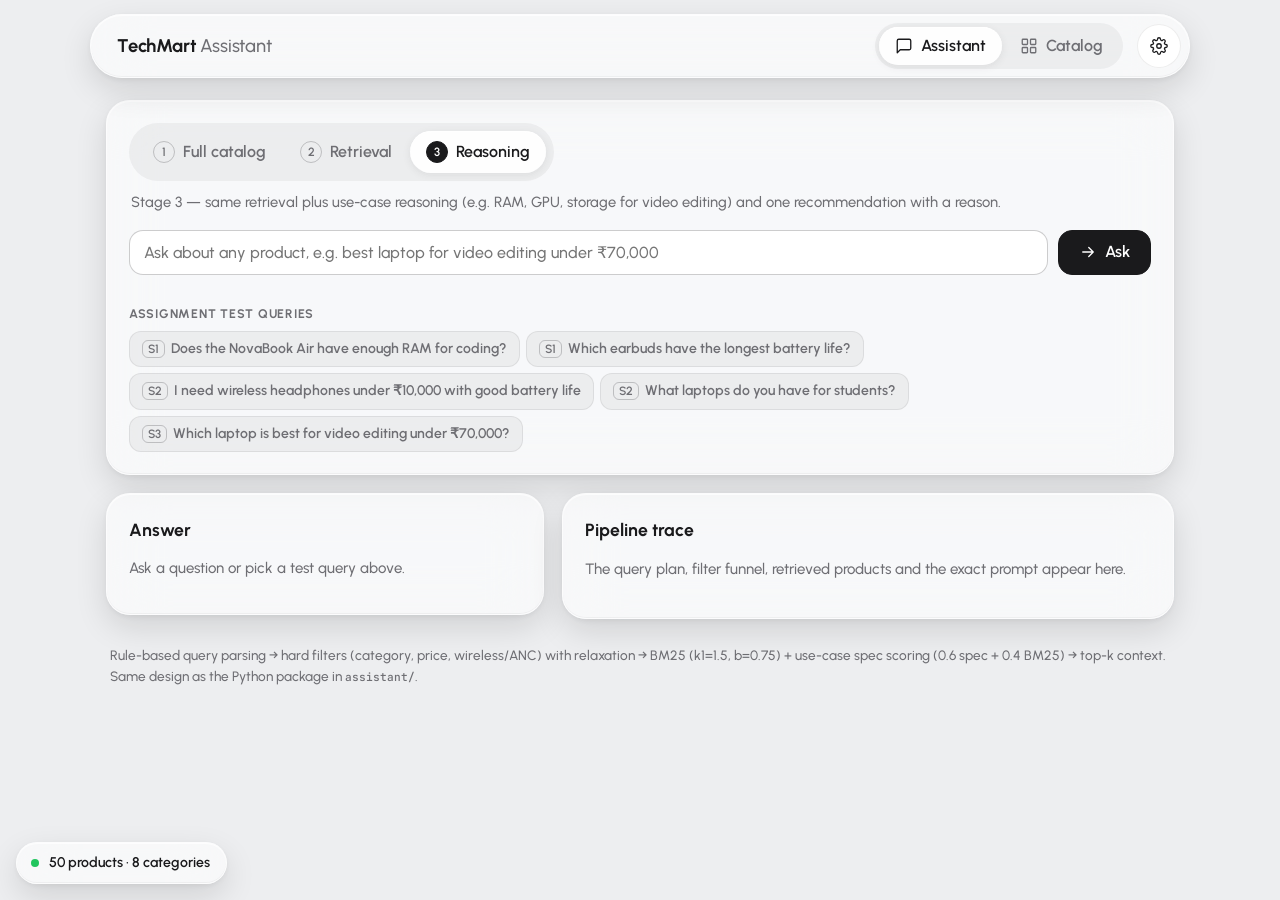
==== web/index.html @ 45bbc5dc "TechMart product Q&A assistant: catalog retrieval, use-case reasoning, web demo" ====
<!doctype html>
<html lang="en">
<head>
  <meta charset="utf-8">
  <meta name="viewport" content="width=device-width, initial-scale=1">
  <title>TechMart Product Assistant</title>
  <meta name="description" content="Catalog-grounded product Q&amp;A demo: query parsing, hard filters, BM25 + use-case spec scoring, and an LLM prompt built from only the retrieved products.">
  <link rel="preconnect" href="https://fonts.googleapis.com">
  <link rel="preconnect" href="https://fonts.gstatic.com" crossorigin>
  <link rel="stylesheet" href="https://fonts.googleapis.com/css2?family=Urbanist:wght@400;500;600;700&family=JetBrains+Mono:wght@400;500&display=swap">
  <link rel="stylesheet" href="styles.css">
</head>
<body>
  <header class="topbar glass">
    <a class="wordmark" href="./" aria-label="TechMart Assistant home">TechMart <span>Assistant</span></a>

    <nav class="seg nav-pill" id="nav" role="tablist" aria-label="View">
      <span class="seg-slider" aria-hidden="true"></span>
      <button class="seg-item" role="tab" id="tab-assistant" data-view="assistant" aria-selected="true" aria-controls="view-assistant">
        <svg class="icon" viewBox="0 0 24 24" aria-hidden="true"><path d="M21 15a2 2 0 0 1-2 2H7l-4 4V5a2 2 0 0 1 2-2h14a2 2 0 0 1 2 2z"/></svg>
        <span class="seg-label">Assistant</span>
      </button>
      <button class="seg-item" role="tab" id="tab-catalog" data-view="catalog" aria-selected="false" aria-controls="view-catalog">
        <svg class="icon" viewBox="0 0 24 24" aria-hidden="true"><rect x="3" y="3" width="7" height="7" rx="1"/><rect x="14" y="3" width="7" height="7" rx="1"/><rect x="3" y="14" width="7" height="7" rx="1"/><rect x="14" y="14" width="7" height="7" rx="1"/></svg>
        <span class="seg-label">Catalog</span>
      </button>
    </nav>

    <button class="icon-btn" id="settings-btn" type="button" aria-label="LLM settings" aria-expanded="false" aria-controls="settings">
      <svg class="icon" viewBox="0 0 24 24" aria-hidden="true"><circle cx="12" cy="12" r="3"/><path d="M19.4 15a1.65 1.65 0 0 0 .33 1.82l.06.06a2 2 0 1 1-2.83 2.83l-.06-.06a1.65 1.65 0 0 0-1.82-.33 1.65 1.65 0 0 0-1 1.51V21a2 2 0 0 1-4 0v-.09A1.65 1.65 0 0 0 9 19.4a1.65 1.65 0 0 0-1.82.33l-.06.06a2 2 0 1 1-2.83-2.83l.06-.06A1.65 1.65 0 0 0 4.68 15a1.65 1.65 0 0 0-1.51-1H3a2 2 0 0 1 0-4h.09A1.65 1.65 0 0 0 4.6 9a1.65 1.65 0 0 0-.33-1.82l-.06-.06a2 2 0 1 1 2.83-2.83l.06.06A1.65 1.65 0 0 0 9 4.68a1.65 1.65 0 0 0 1-1.51V3a2 2 0 0 1 4 0v.09a1.65 1.65 0 0 0 1 1.51 1.65 1.65 0 0 0 1.82-.33l.06-.06a2 2 0 1 1 2.83 2.83l-.06.06A1.65 1.65 0 0 0 19.4 9a1.65 1.65 0 0 0 1.51 1H21a2 2 0 0 1 0 4h-.09a1.65 1.65 0 0 0-1.51 1z"/></svg>
    </button>
  </header>

  <section id="settings" class="popover glass" hidden aria-label="LLM settings">
    <h2>LLM settings <span class="muted">(optional)</span></h2>
    <p class="help">Without a key, answers come from a deterministic offline template built from the ranked products.
      With a key, this page calls the Anthropic Messages API directly from your browser. The key is stored only in this
      tab's <code>sessionStorage</code> and is sent only to <code>api.anthropic.com</code>.</p>
    <label class="field">Anthropic API key
      <input id="api-key" type="password" placeholder="sk-ant-..." autocomplete="off" spellcheck="false">
    </label>
    <label class="field">Model
      <input id="model" type="text" spellcheck="false">
    </label>
    <div class="row-end">
      <button type="button" id="clear-key" class="btn ghost">Clear key</button>
      <button type="button" id="settings-done" class="btn">Done</button>
    </div>
  </section>

  <main class="wrap">
    <div id="load-error" class="notice error" hidden></div>

    <!-- ============ Assistant view ============ -->
    <section id="view-assistant" role="tabpanel" aria-labelledby="tab-assistant">
      <div class="card glass arrive">
        <div class="seg stage-pill" id="stages" role="radiogroup" aria-label="Stage">
          <span class="seg-slider" aria-hidden="true"></span>
          <button class="seg-item" role="radio" data-stage="1" aria-checked="false"><span class="seg-num">1</span><span class="seg-label">Full catalog</span></button>
          <button class="seg-item" role="radio" data-stage="2" aria-checked="false"><span class="seg-num">2</span><span class="seg-label">Retrieval</span></button>
          <button class="seg-item" role="radio" data-stage="3" aria-checked="true"><span class="seg-num">3</span><span class="seg-label">Reasoning</span></button>
        </div>
        <p id="stage-help" class="help"></p>

        <form id="ask-form" class="ask" autocomplete="off">
          <label for="question" class="sr-only">Question</label>
          <input id="question" name="q" type="text" placeholder="Ask about any product, e.g. best laptop for video editing under ₹70,000" required>
          <button type="submit" id="ask-btn" class="btn">
            <svg class="icon" viewBox="0 0 24 24" aria-hidden="true"><path d="M5 12h14M13 6l6 6-6 6"/></svg>
            <span>Ask</span>
          </button>
        </form>
        <div class="loadbar" id="loadbar" aria-hidden="true"><i></i></div>

        <div class="samples">
          <span class="eyebrow">Assignment test queries</span>
          <div id="chips" class="options"></div>
        </div>
      </div>

      <div class="grid">
        <section class="card glass" aria-labelledby="answer-h">
          <h2 id="answer-h">Answer <span id="answer-source" class="tag"></span></h2>
          <div id="answer" class="answer"><p class="muted">Ask a question or pick a test query above.</p></div>
          <div id="answer-note" class="notice" hidden></div>
        </section>

        <section class="card glass" aria-labelledby="trace-h">
          <h2 id="trace-h">Pipeline trace</h2>
          <div id="trace"><p class="muted">The query plan, filter funnel, retrieved products and the exact prompt appear here.</p></div>
        </section>
      </div>
    </section>

    <!-- ============ Catalog view ============ -->
    <section id="view-catalog" role="tabpanel" aria-labelledby="tab-catalog" hidden>
      <div class="card glass arrive">
        <div class="catalog-bar">
          <h2>Catalog</h2>
          <span id="cat-count" class="muted"></span>
        </div>
        <div id="cat-filter" class="options" role="group" aria-label="Filter by category"></div>
        <div class="table-wrap">
          <table class="table" id="catalog-table">
            <thead><tr><th>ID</th><th>Product</th><th>Category</th><th class="num">Price</th><th class="catalog-specs">Specs</th><th>Stock</th></tr></thead>
            <tbody></tbody>
          </table>
        </div>
      </div>
    </section>

    <footer class="footer">
      Rule-based query parsing → hard filters (category, price, wireless/ANC) with relaxation → BM25 (k1=1.5, b=0.75) +
      use-case spec scoring (0.6 spec + 0.4 BM25) → top-k context. Same design as the Python package in <code>assistant/</code>.
    </footer>
  </main>

  <div class="status glass" id="status"><span class="dot" aria-hidden="true"></span><span id="status-text">Loading catalog…</span></div>

  <script src="engine.js"></script>
  <script src="app.js"></script>
</body>
</html>
---- web/styles.css ----
:root {
  --ink: #1A1A1C;
  --muted: #6E6E73;
  --bg: #EDEEF0;
  --surface: rgba(255, 255, 255, 0.6);
  --surface-solid: #FFFFFF;
  --border: rgba(26, 26, 28, 0.08);
  --border-strong: rgba(26, 26, 28, 0.22);
  --accent: #1A1A1C;
  --accent-ink: #FFFFFF;
  --glass-border: rgba(255, 255, 255, 0.55);
  --glass-highlight: inset 0 1px 0 rgba(255, 255, 255, 0.7), inset 0 -1px 0 rgba(0, 0, 0, 0.04);
  --shadow-float: 0 12px 32px rgba(0, 0, 0, 0.12), 0 2px 6px rgba(0, 0, 0, 0.06);
  --blur: blur(28px) saturate(180%);
  --ease: cubic-bezier(0.22, 1, 0.36, 1);
  --active-bg: rgba(255, 255, 255, 0.9);
  --active-shadow: inset 0 1px 0 rgba(255, 255, 255, 0.9), 0 2px 8px rgba(26, 26, 28, 0.08);
  --option-active-shadow: inset 0 1px 0 rgba(255, 255, 255, 0.9), 0 2px 6px rgba(26, 26, 28, 0.06);
  --hover: rgba(26, 26, 28, 0.05);
  --track: rgba(26, 26, 28, 0.08);
  --warn-bg: rgba(234, 179, 8, 0.14);
  --error-bg: rgba(220, 38, 38, 0.1);
  --green: #22C55E;
  --font: "Urbanist", -apple-system, BlinkMacSystemFont, "Segoe UI", Roboto, sans-serif;
  --mono: "JetBrains Mono", ui-monospace, SFMono-Regular, Consolas, monospace;
  color-scheme: light;
}
@media (prefers-color-scheme: dark) {
  :root {
    --ink: #F2F2F4;
    --muted: #9A9AA0;
    --bg: #141416;
    --surface: rgba(28, 28, 31, 0.72);
    --surface-solid: #1C1C1F;
    --border: rgba(255, 255, 255, 0.08);
    --border-strong: rgba(255, 255, 255, 0.22);
    --accent: #F2F2F4;
    --accent-ink: #141416;
    --glass-border: rgba(255, 255, 255, 0.14);
    --glass-highlight: inset 0 1px 0 rgba(255, 255, 255, 0.18);
    --shadow-float: 0 12px 32px rgba(0, 0, 0, 0.45), 0 2px 6px rgba(0, 0, 0, 0.3);
    --active-bg: rgba(255, 255, 255, 0.12);
    --active-shadow: inset 0 1px 0 rgba(255, 255, 255, 0.18), 0 2px 8px rgba(0, 0, 0, 0.3);
    --option-active-shadow: inset 0 1px 0 rgba(255, 255, 255, 0.18), 0 2px 6px rgba(0, 0, 0, 0.3);
    --hover: rgba(255, 255, 255, 0.06);
    --track: rgba(255, 255, 255, 0.1);
    color-scheme: dark;
  }
}

* { box-sizing: border-box; }
html { -webkit-text-size-adjust: 100%; }
body {
  margin: 0;
  background: var(--bg);
  color: var(--ink);
  font: 500 15px/1.55 var(--font);
  -webkit-font-smoothing: antialiased;
}
code, pre, .mono { font-family: var(--mono); font-size: 0.82em; }
h2 { font-size: 1.1rem; font-weight: 700; margin: 0 0 14px; display: flex; align-items: center; gap: 10px; flex-wrap: wrap; }
h3 { font-size: 0.78rem; font-weight: 700; letter-spacing: 0.06em; text-transform: uppercase; color: var(--muted); margin: 22px 0 10px; }
.muted { color: var(--muted); }
.help { color: var(--muted); font-size: 0.92rem; margin: 10px 2px 16px; }
.eyebrow { display: block; font-size: 0.78rem; font-weight: 700; letter-spacing: 0.06em; text-transform: uppercase; color: var(--muted); margin-bottom: 8px; }
.sr-only { position: absolute; width: 1px; height: 1px; overflow: hidden; clip: rect(0 0 0 0); white-space: nowrap; }
.icon { width: 18px; height: 18px; fill: none; stroke: currentColor; stroke-width: 1.75; stroke-linecap: round; stroke-linejoin: round; flex: none; }

/* glass surfaces (solid rgba, no gradients) */
.glass {
  background: var(--surface);
  -webkit-backdrop-filter: var(--blur);
  backdrop-filter: var(--blur);
  border: 1px solid var(--glass-border);
  box-shadow: var(--glass-highlight), var(--shadow-float);
}

/* top bar */
.topbar {
  position: sticky; top: 14px; z-index: 20;
  max-width: 1100px; margin: 14px auto 0; width: calc(100% - 32px);
  display: flex; align-items: center; gap: 14px;
  border-radius: 999px; padding: 8px 8px 8px 26px;
}
.wordmark { font-weight: 700; font-size: 1.15rem; color: var(--ink); text-decoration: none; letter-spacing: -0.01em; white-space: nowrap; margin-right: auto; }
.wordmark span { color: var(--muted); font-weight: 500; }

/* segmented pill with sliding indicator */
.seg {
  position: relative; display: inline-flex; align-items: center; gap: 2px;
  border-radius: 999px; padding: 8px; background: var(--hover);
}
.nav-pill { padding: 4px; }
.seg-slider {
  position: absolute; top: 0; left: 0; height: 0; width: 0;
  border-radius: 999px; background: var(--active-bg); box-shadow: var(--active-shadow);
  transition: transform 0.35s var(--ease), width 0.35s var(--ease);
  pointer-events: none;
}
.seg-item {
  position: relative; z-index: 1;
  display: inline-flex; align-items: center; gap: 8px;
  border: 0; background: transparent; cursor: pointer;
  font: 600 16px/1 var(--font); color: var(--muted);
  padding: 10px 16px; border-radius: 999px;
  transition: color 0.15s;
}
.seg-item:hover { color: var(--ink); }
.seg-item[aria-selected="true"], .seg-item[aria-checked="true"] { color: var(--ink); }
.seg-num {
  display: inline-grid; place-items: center; width: 22px; height: 22px; border-radius: 50%;
  font-size: 12px; border: 1px solid var(--border-strong);
}
.seg-item[aria-checked="true"] .seg-num { background: var(--accent); color: var(--accent-ink); border-color: var(--accent); }

/* round icon button */
.icon-btn {
  width: 44px; height: 44px; border-radius: 50%; display: inline-grid; place-items: center; flex: none;
  border: 1px solid var(--border); background: var(--surface-solid); color: var(--ink); cursor: pointer;
  transition: transform 0.25s var(--ease);
}
.icon-btn:hover { transform: scale(1.06); }
.icon-btn[aria-expanded="true"] { background: var(--accent); color: var(--accent-ink); }

/* popover */
.popover {
  position: fixed; z-index: 30; top: 82px; right: max(16px, calc((100vw - 1100px) / 2));
  width: min(420px, calc(100vw - 32px)); border-radius: 20px; padding: 20px;
  animation: drop 0.25s var(--ease);
}
.popover h2 { margin-bottom: 4px; }
.popover .help { margin: 0 0 14px; }
.field { display: flex; flex-direction: column; gap: 6px; font-size: 0.9rem; font-weight: 600; margin-bottom: 12px; }
.row-end { display: flex; justify-content: flex-end; gap: 8px; }

/* controls */
input[type="text"], input[type="password"] {
  font: 500 16px var(--font); color: var(--ink); background: var(--surface-solid);
  border: 1px solid var(--border-strong); border-radius: 14px; padding: 12px 14px; min-width: 0; width: 100%;
  transition: border-color 0.15s;
}
input:focus { outline: none; border-color: var(--ink); }
button:focus-visible { outline: 2px solid var(--ink); outline-offset: 2px; }
.btn {
  display: inline-flex; align-items: center; justify-content: center; gap: 8px;
  font: 600 16px/1 var(--font); border-radius: 14px; padding: 12px 20px; cursor: pointer;
  border: 1px solid var(--accent); background: var(--accent); color: var(--accent-ink);
  transition: transform 0.25s var(--ease), opacity 0.15s;
}
.btn:hover { transform: translateY(-1px); }
.btn:disabled { opacity: 0.55; cursor: default; transform: none; }
.btn.ghost { background: transparent; color: var(--ink); border-color: var(--border-strong); }

/* layout */
.wrap { max-width: 1100px; margin: 0 auto; padding: 22px 16px 90px; }
.card { border-radius: 24px; padding: 22px; min-width: 0; }
.grid { display: grid; grid-template-columns: minmax(0, 5fr) minmax(0, 7fr); gap: 18px; align-items: start; margin-top: 18px; }
@media (max-width: 900px) { .grid { grid-template-columns: minmax(0, 1fr); } }

.ask { display: flex; gap: 10px; }
.loadbar { height: 3px; border-radius: 999px; background: transparent; margin: 10px 2px 0; overflow: hidden; }
.loadbar i { display: block; height: 100%; width: 0; border-radius: 999px; background: var(--ink); transition: width 0.7s var(--ease), opacity 0.3s; }
.loadbar.on { background: var(--track); }
.samples { margin-top: 16px; }

/* option buttons (chips, category filter) */
.options { display: flex; flex-wrap: wrap; gap: 6px; }
.option {
  font: 600 14px/1.3 var(--font); text-align: left; cursor: pointer; color: var(--muted);
  border: 1px solid var(--border); background: var(--hover); border-radius: 12px; padding: 8px 12px;
  transition: background 0.15s, color 0.15s;
}
.option:hover { color: var(--ink); }
.option[aria-pressed="true"] { background: var(--surface-solid); color: var(--ink); box-shadow: var(--option-active-shadow); }
.option .badge { font-size: 12px; color: var(--muted); border: 1px solid var(--border-strong); border-radius: 6px; padding: 1px 5px; margin-right: 6px; }

.tag { font-size: 0.75rem; font-weight: 600; color: var(--muted); border: 1px solid var(--border-strong); border-radius: 999px; padding: 2px 9px; }
.tag:empty { display: none; }

.answer p { margin: 0 0 12px; }
.answer ul, .answer ol { margin: 0 0 12px; padding-left: 22px; }
.answer li { margin-bottom: 5px; }
.answer strong { font-weight: 700; }
.answer.enter > * { animation: arrive 0.45s var(--ease) both; }
.answer.enter > *:nth-child(2) { animation-delay: 60ms; }
.answer.enter > *:nth-child(3) { animation-delay: 120ms; }
.answer.enter > *:nth-child(4) { animation-delay: 180ms; }
.answer.enter > *:nth-child(n+5) { animation-delay: 240ms; }

.notice { border-radius: 12px; padding: 10px 14px; font-size: 0.92rem; margin-top: 12px; background: var(--warn-bg); }
.notice.error { background: var(--error-bg); margin: 0 0 16px; }

/* trace */
.trace-block { animation: slidein 0.45s var(--ease) both; }
.trace-block:nth-child(2) { animation-delay: 50ms; }
.trace-block:nth-child(3) { animation-delay: 100ms; }
.trace-block:nth-child(4) { animation-delay: 150ms; }
.trace-block:nth-child(5) { animation-delay: 200ms; }
.trace-block:first-child h3 { margin-top: 0; }
.kv { display: flex; flex-wrap: wrap; gap: 6px; }
.kv span { border: 1px solid var(--border); background: var(--surface-solid); border-radius: 999px; padding: 4px 11px; font-size: 0.86rem; color: var(--muted); }
.kv b { color: var(--ink); font-weight: 700; }
.funnel { list-style: none; padding: 0; margin: 0; }
.funnel li { display: grid; grid-template-columns: minmax(0, 1fr) 36px 140px; gap: 10px; align-items: center; font-size: 0.92rem; padding: 4px 0; }
.funnel .count { text-align: right; font-variant-numeric: tabular-nums; font-weight: 700; }
.funnel .relaxed { font-style: italic; }
.bar { height: 6px; background: var(--track); border-radius: 999px; overflow: hidden; }
.bar > i { display: block; height: 100%; width: 0; background: var(--ink); border-radius: 999px; transition: width 0.7s var(--ease); }

.table-wrap { overflow-x: auto; border: 1px solid var(--border); border-radius: 16px; background: var(--surface-solid); }
.table { border-collapse: collapse; width: 100%; font-size: 0.9rem; }
.table th, .table td { border-bottom: 1px solid var(--border); padding: 9px 12px; text-align: left; vertical-align: top; }
.table th { font-size: 0.75rem; font-weight: 700; letter-spacing: 0.05em; text-transform: uppercase; color: var(--muted); white-space: nowrap; }
.table tbody tr:last-child td { border-bottom: none; }
.table tbody tr { animation: slidein 0.4s var(--ease) both; }
.table .num { text-align: right; white-space: nowrap; font-variant-numeric: tabular-nums; }
.table .score { width: 120px; }
.score .bar { margin: 5px 0 3px; }
.score small { color: var(--muted); font-size: 0.75rem; white-space: nowrap; }
.why { margin: 0; padding: 0; list-style: none; display: flex; flex-wrap: wrap; gap: 4px; }
.why li { font-size: 0.78rem; border: 1px solid var(--border); border-radius: 999px; padding: 1px 8px; white-space: nowrap; color: var(--muted); }
.why li.best { color: var(--ink); border-color: var(--border-strong); }
.tokens { font-size: 0.95rem; margin: 0; }
.tokens strong { font-variant-numeric: tabular-nums; font-weight: 700; }
.token-bars { display: grid; grid-template-columns: 110px minmax(0, 1fr) 70px; gap: 6px 10px; align-items: center; font-size: 0.85rem; margin-top: 10px; }
.token-bars .num { text-align: right; font-variant-numeric: tabular-nums; }
details.prompt-box { margin-top: 22px; }
details.prompt-box summary { cursor: pointer; font-size: 0.78rem; font-weight: 700; letter-spacing: 0.06em; text-transform: uppercase; color: var(--muted); }
details.prompt-box[open] pre { animation: drop 0.25s var(--ease); }
pre.prompt {
  white-space: pre-wrap; word-break: break-word; background: var(--surface-solid); border: 1px solid var(--border);
  border-radius: 14px; padding: 12px 14px; max-height: 440px; overflow: auto; margin: 10px 0 0; line-height: 1.5;
}

/* catalog */
.catalog-bar { display: flex; align-items: baseline; gap: 12px; }
.catalog-bar h2 { margin-bottom: 10px; }
#cat-filter { margin-bottom: 16px; }

.footer { color: var(--muted); font-size: 0.85rem; padding: 26px 4px 0; }

/* status pill */
.status {
  position: fixed; left: 16px; bottom: 16px; z-index: 15;
  display: inline-flex; align-items: center; gap: 10px;
  border-radius: 999px; padding: 9px 16px 9px 14px; font-size: 0.88rem; font-weight: 600;
}
.status .dot { width: 8px; height: 8px; border-radius: 50%; background: var(--muted); }
.status.ready .dot { background: var(--green); animation: pulse 2s infinite; }

/* motion */
.arrive { animation: arrive 0.45s var(--ease) both; }
@keyframes arrive { 0% { opacity: 0; transform: translateY(-14px) scale(0.98); } 100% { opacity: 1; transform: none; } }
@keyframes slidein { 0% { opacity: 0; transform: translateX(16px); } 100% { opacity: 1; transform: none; } }
@keyframes drop { 0% { opacity: 0; transform: translateY(-5px); } 100% { opacity: 1; transform: none; } }
@keyframes pulse {
  0% { box-shadow: 0 0 0 0 rgba(34, 197, 94, 0.6); }
  70% { box-shadow: 0 0 0 10px rgba(34, 197, 94, 0); }
  100% { box-shadow: 0 0 0 0 rgba(34, 197, 94, 0); }
}
@media (prefers-reduced-motion: reduce) {
  *, *::before, *::after { animation: none !important; transition: none !important; }
}

/* small screens */
@media (max-width: 640px) {
  .topbar { padding-left: 18px; gap: 8px; }
  .nav-pill .seg-label { display: none; }
  .nav-pill .seg-item { padding: 10px 12px; }
  .stage-pill { display: flex; padding: 5px; }
  .stage-pill .seg-item { flex: 1; justify-content: center; font-size: 14px; padding: 9px 6px; gap: 6px; }
  .card { padding: 16px; border-radius: 20px; }
  .ask .btn span { display: none; }
  .funnel li { grid-template-columns: minmax(0, 1fr) 30px 70px; }
  .catalog-specs { display: none; }
  .token-bars { grid-template-columns: 80px minmax(0, 1fr) 60px; }
}
@media (max-width: 400px) {
  .stage-pill .seg-num { display: none; }
}

section, h2, .trace-block { scroll-margin-top: 96px; }
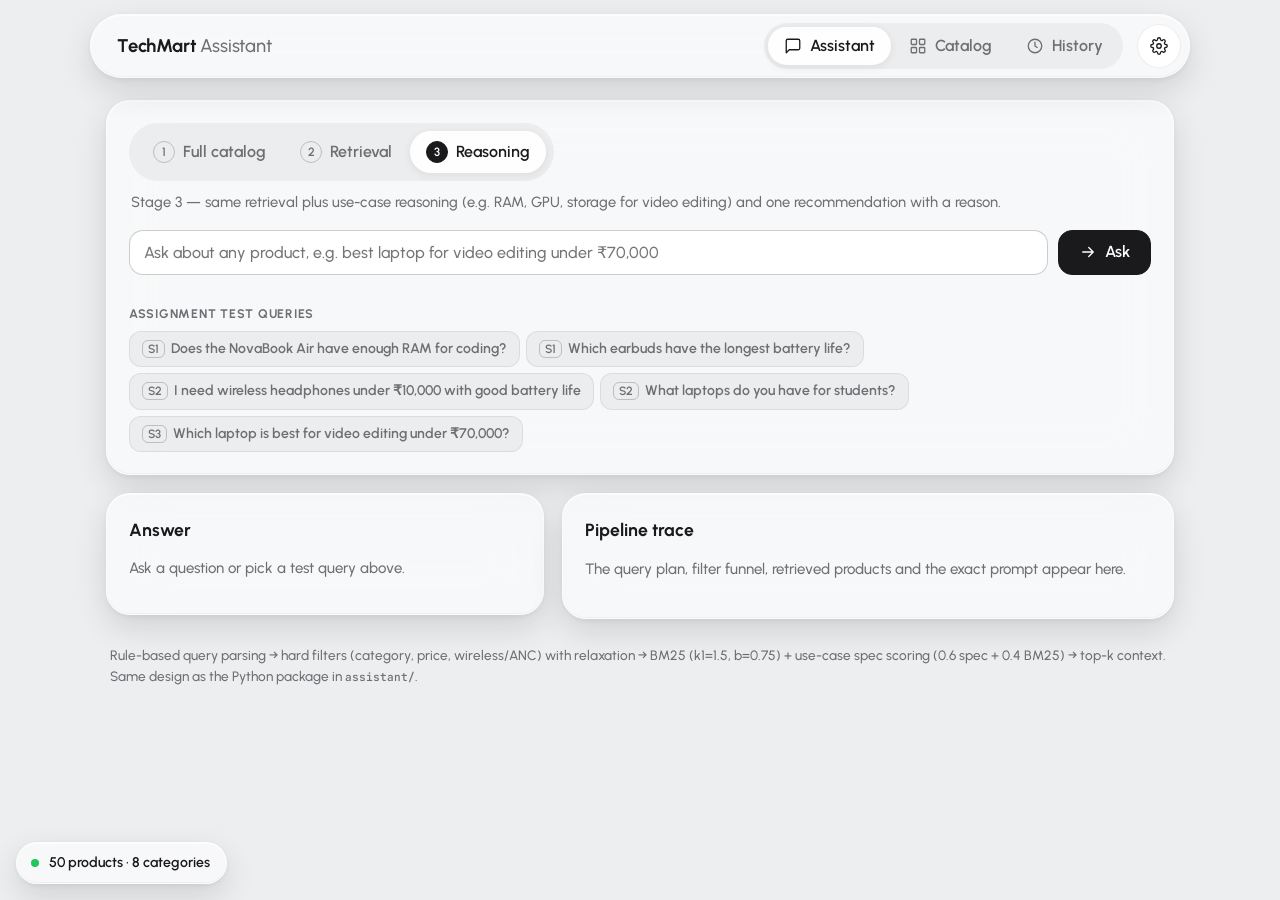
==== commit 6ac86c69: "Add question history (localStorage, restore without LLM call), validate Gemini keys, README history/" ====
--- a/web/index.html
+++ b/web/index.html
@@ -23,6 +23,10 @@
       <button class="seg-item" role="tab" id="tab-catalog" data-view="catalog" aria-selected="false" aria-controls="view-catalog">
         <svg class="icon" viewBox="0 0 24 24" aria-hidden="true"><rect x="3" y="3" width="7" height="7" rx="1"/><rect x="14" y="3" width="7" height="7" rx="1"/><rect x="3" y="14" width="7" height="7" rx="1"/><rect x="14" y="14" width="7" height="7" rx="1"/></svg>
         <span class="seg-label">Catalog</span>
+      </button>
+      <button class="seg-item" role="tab" id="tab-history" data-view="history" aria-selected="false" aria-controls="view-history">
+        <svg class="icon" viewBox="0 0 24 24" aria-hidden="true"><circle cx="12" cy="12" r="9"/><path d="M12 7v5l3 2"/></svg>
+        <span class="seg-label">History</span>
       </button>
     </nav>
 
@@ -76,6 +80,10 @@
           <span class="eyebrow">Assignment test queries</span>
           <div id="chips" class="options"></div>
         </div>
+        <div class="samples" id="recent-wrap" hidden>
+          <span class="eyebrow">Recent</span>
+          <div id="recent" class="options"></div>
+        </div>
       </div>
 
       <div class="grid">
@@ -109,6 +117,20 @@
       </div>
     </section>
 
+    <!-- ============ History view ============ -->
+    <section id="view-history" role="tabpanel" aria-labelledby="tab-history" hidden>
+      <div class="card glass arrive">
+        <div class="catalog-bar">
+          <h2>History</h2>
+          <span id="hist-count" class="muted"></span>
+          <button type="button" id="hist-clear" class="btn ghost small">Clear history</button>
+        </div>
+        <p class="help">Answered questions are saved in this browser only (last 50). Opening one restores the saved answer and re-runs the pipeline trace without calling the LLM again.</p>
+        <ul id="hist-list" class="hist-list"></ul>
+        <p id="hist-empty" class="muted" hidden>No history yet. Ask a question in the Assistant view and it will show up here.</p>
+      </div>
+    </section>
+
     <footer class="footer">
       Rule-based query parsing → hard filters (category, price, wireless/ANC) with relaxation → BM25 (k1=1.5, b=0.75) +
       use-case spec scoring (0.6 spec + 0.4 BM25) → top-k context. Same design as the Python package in <code>assistant/</code>.
--- a/web/styles.css
+++ b/web/styles.css
@@ -237,6 +237,32 @@
 .catalog-bar h2 { margin-bottom: 10px; }
 #cat-filter { margin-bottom: 16px; }
 
+/* history */
+.btn[hidden] { display: none; }
+.btn.small { font-size: 14px; padding: 8px 14px; border-radius: 12px; margin-left: auto; }
+.hist-list { list-style: none; margin: 0; padding: 0; display: flex; flex-direction: column; gap: 8px; }
+.hist-row {
+  display: flex; align-items: stretch; gap: 6px;
+  border: 1px solid var(--border); background: var(--surface-solid); border-radius: 16px;
+  animation: slidein 0.4s var(--ease) both; transition: border-color 0.15s;
+}
+.hist-row:hover { border-color: var(--border-strong); }
+.hist-open {
+  flex: 1; min-width: 0; text-align: left; cursor: pointer; border: 0; background: transparent; color: var(--ink);
+  font: 500 15px/1.4 var(--font); padding: 12px 4px 12px 16px; border-radius: 16px;
+}
+.hist-q { display: block; font-weight: 700; overflow: hidden; text-overflow: ellipsis; white-space: nowrap; }
+.hist-meta { display: flex; flex-wrap: wrap; align-items: center; gap: 6px 10px; margin-top: 6px; font-size: 0.82rem; color: var(--muted); }
+.hist-meta .tag { font-size: 0.72rem; }
+.hist-meta .pick { color: var(--ink); }
+.hist-del {
+  flex: none; width: 40px; border: 0; background: transparent; color: var(--muted); cursor: pointer;
+  display: grid; place-items: center; border-radius: 0 16px 16px 0; transition: color 0.15s, background 0.15s;
+}
+.hist-del:hover { color: var(--ink); background: var(--hover); }
+.hist-del .icon { width: 16px; height: 16px; }
+#hist-empty { margin: 4px 2px; }
+
 .footer { color: var(--muted); font-size: 0.85rem; padding: 26px 4px 0; }
 
 /* status pill */
@@ -273,10 +299,14 @@
   .ask .btn span { display: none; }
   .funnel li { grid-template-columns: minmax(0, 1fr) 30px 70px; }
   .catalog-specs { display: none; }
+  .catalog-bar { flex-wrap: wrap; }
+  .hist-q { white-space: normal; }
   .token-bars { grid-template-columns: 80px minmax(0, 1fr) 60px; }
 }
 @media (max-width: 400px) {
   .stage-pill .seg-num { display: none; }
+  .wordmark span { display: none; }
+  .nav-pill .seg-item { padding: 10px 11px; }
 }
 
 section, h2, .trace-block { scroll-margin-top: 96px; }
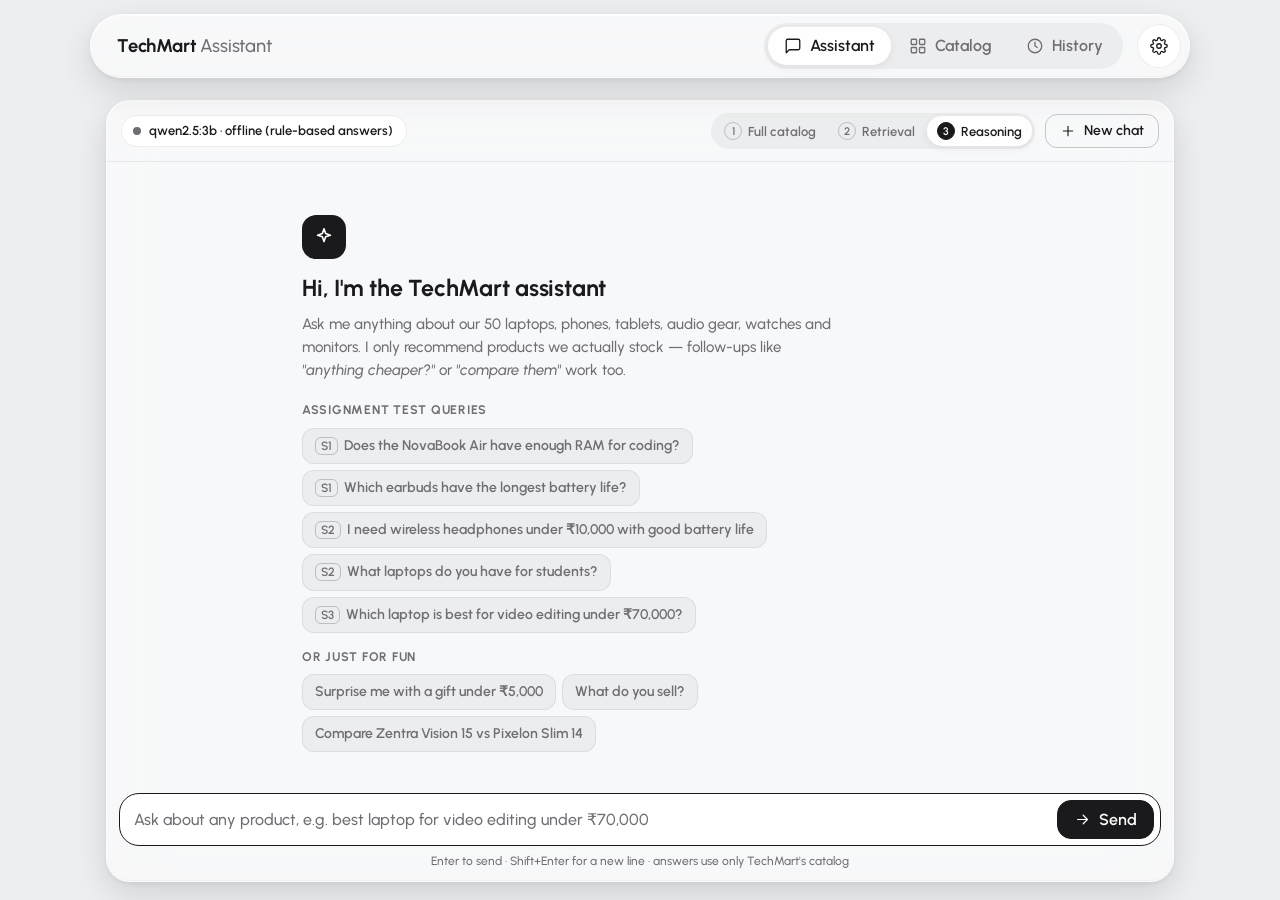
==== commit bd901436: "Rebuild as interactive chat: streaming local qwen, follow-ups, answer guard, multi-user queue; remov" ====
--- a/web/index.html
+++ b/web/index.html
@@ -2,15 +2,18 @@
 <html lang="en">
 <head>
   <meta charset="utf-8">
-  <meta name="viewport" content="width=device-width, initial-scale=1">
+  <meta name="viewport" content="width=device-width, initial-scale=1, viewport-fit=cover">
   <title>TechMart Product Assistant</title>
-  <meta name="description" content="Catalog-grounded product Q&amp;A demo: query parsing, hard filters, BM25 + use-case spec scoring, and an LLM prompt built from only the retrieved products.">
+  <meta name="description" content="Catalog-grounded product chat: query parsing, hard filters, BM25 + use-case spec scoring, and a local LLM that only sees the retrieved products.">
   <link rel="preconnect" href="https://fonts.googleapis.com">
   <link rel="preconnect" href="https://fonts.gstatic.com" crossorigin>
-  <link rel="stylesheet" href="https://fonts.googleapis.com/css2?family=Urbanist:wght@400;500;600;700&family=JetBrains+Mono:wght@400;500&display=swap">
+  <!-- Non-blocking web font: the page renders immediately with the system font and swaps when Urbanist arrives,
+       so a slow or blocked fonts.googleapis.com can never hold up the app. -->
+  <link rel="stylesheet" href="https://fonts.googleapis.com/css2?family=Urbanist:wght@400;500;600;700&family=JetBrains+Mono:wght@400;500&display=swap" media="print" onload="this.media='all'">
+  <noscript><link rel="stylesheet" href="https://fonts.googleapis.com/css2?family=Urbanist:wght@400;500;600;700&family=JetBrains+Mono:wght@400;500&display=swap"></noscript>
   <link rel="stylesheet" href="styles.css">
 </head>
-<body>
+<body data-view="assistant">
   <header class="topbar glass">
     <a class="wordmark" href="./" aria-label="TechMart Assistant home">TechMart <span>Assistant</span></a>
 
@@ -30,24 +33,21 @@
       </button>
     </nav>
 
-    <button class="icon-btn" id="settings-btn" type="button" aria-label="LLM settings" aria-expanded="false" aria-controls="settings">
+    <button class="icon-btn" id="settings-btn" type="button" aria-label="Model settings" aria-expanded="false" aria-controls="settings">
       <svg class="icon" viewBox="0 0 24 24" aria-hidden="true"><circle cx="12" cy="12" r="3"/><path d="M19.4 15a1.65 1.65 0 0 0 .33 1.82l.06.06a2 2 0 1 1-2.83 2.83l-.06-.06a1.65 1.65 0 0 0-1.82-.33 1.65 1.65 0 0 0-1 1.51V21a2 2 0 0 1-4 0v-.09A1.65 1.65 0 0 0 9 19.4a1.65 1.65 0 0 0-1.82.33l-.06.06a2 2 0 1 1-2.83-2.83l.06-.06A1.65 1.65 0 0 0 4.68 15a1.65 1.65 0 0 0-1.51-1H3a2 2 0 0 1 0-4h.09A1.65 1.65 0 0 0 4.6 9a1.65 1.65 0 0 0-.33-1.82l-.06-.06a2 2 0 1 1 2.83-2.83l.06.06A1.65 1.65 0 0 0 9 4.68a1.65 1.65 0 0 0 1-1.51V3a2 2 0 0 1 4 0v.09a1.65 1.65 0 0 0 1 1.51 1.65 1.65 0 0 0 1.82-.33l.06-.06a2 2 0 1 1 2.83 2.83l-.06.06A1.65 1.65 0 0 0 19.4 9a1.65 1.65 0 0 0 1.51 1H21a2 2 0 0 1 0 4h-.09a1.65 1.65 0 0 0-1.51 1z"/></svg>
     </button>
   </header>
 
-  <section id="settings" class="popover glass" hidden aria-label="LLM settings">
-    <h2>LLM settings <span class="muted">(optional)</span></h2>
-    <p class="help">Without a key, answers come from a deterministic offline template built from the ranked products.
-      With a key, this page calls the Anthropic Messages API directly from your browser. The key is stored only in this
-      tab's <code>sessionStorage</code> and is sent only to <code>api.anthropic.com</code>.</p>
-    <label class="field">Anthropic API key
-      <input id="api-key" type="password" placeholder="sk-ant-..." autocomplete="off" spellcheck="false">
+  <section id="settings" class="popover glass" hidden aria-label="Model settings">
+    <h2>Model</h2>
+    <p class="help" id="settings-status">Checking the local model…</p>
+    <label class="switch">
+      <input type="checkbox" id="use-llm" checked>
+      <span class="switch-track" aria-hidden="true"><span class="switch-thumb"></span></span>
+      <span class="switch-label">Use local LLM <span class="muted">(qwen2.5:3b via Ollama)</span></span>
     </label>
-    <label class="field">Model
-      <input id="model" type="text" spellcheck="false">
-    </label>
+    <p class="help">When it is off or unreachable, answers come from the deterministic rule-based engine — same catalog, same retrieval, instant.</p>
     <div class="row-end">
-      <button type="button" id="clear-key" class="btn ghost">Clear key</button>
       <button type="button" id="settings-done" class="btn">Done</button>
     </div>
   </section>
@@ -55,48 +55,36 @@
   <main class="wrap">
     <div id="load-error" class="notice error" hidden></div>
 
-    <!-- ============ Assistant view ============ -->
+    <!-- ============ Assistant view (chat) ============ -->
     <section id="view-assistant" role="tabpanel" aria-labelledby="tab-assistant">
-      <div class="card glass arrive">
-        <div class="seg stage-pill" id="stages" role="radiogroup" aria-label="Stage">
-          <span class="seg-slider" aria-hidden="true"></span>
-          <button class="seg-item" role="radio" data-stage="1" aria-checked="false"><span class="seg-num">1</span><span class="seg-label">Full catalog</span></button>
-          <button class="seg-item" role="radio" data-stage="2" aria-checked="false"><span class="seg-num">2</span><span class="seg-label">Retrieval</span></button>
-          <button class="seg-item" role="radio" data-stage="3" aria-checked="true"><span class="seg-num">3</span><span class="seg-label">Reasoning</span></button>
+      <div class="chat card glass arrive">
+        <div class="chat-head">
+          <button type="button" class="model-pill" id="status" data-state="checking" aria-label="Model status. Open settings.">
+            <span class="dot" aria-hidden="true"></span><span id="status-text">Checking model…</span>
+          </button>
+          <div class="seg stage-pill" id="stages" role="radiogroup" aria-label="Pipeline stage">
+            <span class="seg-slider" aria-hidden="true"></span>
+            <button type="button" class="seg-item" role="radio" data-stage="1" aria-checked="false" aria-label="Stage 1: full catalog"><span class="seg-num">1</span><span class="seg-label">Full catalog</span></button>
+            <button type="button" class="seg-item" role="radio" data-stage="2" aria-checked="false" aria-label="Stage 2: retrieval"><span class="seg-num">2</span><span class="seg-label">Retrieval</span></button>
+            <button type="button" class="seg-item" role="radio" data-stage="3" aria-checked="true" aria-label="Stage 3: reasoning"><span class="seg-num">3</span><span class="seg-label">Reasoning</span></button>
+          </div>
+          <button type="button" class="btn ghost small new-chat" id="new-chat" aria-label="Start a new chat">
+            <svg class="icon" viewBox="0 0 24 24" aria-hidden="true"><path d="M12 5v14M5 12h14"/></svg><span>New chat</span>
+          </button>
         </div>
-        <p id="stage-help" class="help"></p>
 
-        <form id="ask-form" class="ask" autocomplete="off">
-          <label for="question" class="sr-only">Question</label>
-          <input id="question" name="q" type="text" placeholder="Ask about any product, e.g. best laptop for video editing under ₹70,000" required>
-          <button type="submit" id="ask-btn" class="btn">
-            <svg class="icon" viewBox="0 0 24 24" aria-hidden="true"><path d="M5 12h14M13 6l6 6-6 6"/></svg>
-            <span>Ask</span>
-          </button>
+        <div id="thread" class="thread" role="log" aria-live="polite" aria-relevant="additions" aria-label="Conversation"></div>
+
+        <button type="button" id="jump" class="jump" hidden aria-label="Scroll to latest message">
+          <svg class="icon" viewBox="0 0 24 24" aria-hidden="true"><path d="M12 5v14M6 13l6 6 6-6"/></svg>Latest
+        </button>
+
+        <form id="composer" class="composer" autocomplete="off">
+          <label for="question" class="sr-only">Message</label>
+          <textarea id="question" name="q" rows="1" placeholder="Ask about any product, e.g. best laptop for video editing under ₹70,000" enterkeyhint="send"></textarea>
+          <button type="submit" id="send-btn" class="btn send" aria-label="Send message"><span>Send</span></button>
         </form>
-        <div class="loadbar" id="loadbar" aria-hidden="true"><i></i></div>
-
-        <div class="samples">
-          <span class="eyebrow">Assignment test queries</span>
-          <div id="chips" class="options"></div>
-        </div>
-        <div class="samples" id="recent-wrap" hidden>
-          <span class="eyebrow">Recent</span>
-          <div id="recent" class="options"></div>
-        </div>
-      </div>
-
-      <div class="grid">
-        <section class="card glass" aria-labelledby="answer-h">
-          <h2 id="answer-h">Answer <span id="answer-source" class="tag"></span></h2>
-          <div id="answer" class="answer"><p class="muted">Ask a question or pick a test query above.</p></div>
-          <div id="answer-note" class="notice" hidden></div>
-        </section>
-
-        <section class="card glass" aria-labelledby="trace-h">
-          <h2 id="trace-h">Pipeline trace</h2>
-          <div id="trace"><p class="muted">The query plan, filter funnel, retrieved products and the exact prompt appear here.</p></div>
-        </section>
+        <p class="composer-hint">Enter to send · Shift+Enter for a new line · answers use only TechMart's catalog</p>
       </div>
     </section>
 
@@ -123,23 +111,22 @@
         <div class="catalog-bar">
           <h2>History</h2>
           <span id="hist-count" class="muted"></span>
-          <button type="button" id="hist-clear" class="btn ghost small">Clear history</button>
+          <button type="button" id="hist-clear" class="btn ghost small">Clear all</button>
         </div>
-        <p class="help">Answered questions are saved in this browser only (last 50). Opening one restores the saved answer and re-runs the pipeline trace without calling the LLM again.</p>
+        <p class="help">Conversations are saved in this browser only. Opening one restores the saved messages and traces without calling the LLM again.</p>
         <ul id="hist-list" class="hist-list"></ul>
-        <p id="hist-empty" class="muted" hidden>No history yet. Ask a question in the Assistant view and it will show up here.</p>
+        <p id="hist-empty" class="muted" hidden>No conversations yet. Chat in the Assistant view and they will show up here.</p>
       </div>
     </section>
 
     <footer class="footer">
       Rule-based query parsing → hard filters (category, price, wireless/ANC) with relaxation → BM25 (k1=1.5, b=0.75) +
-      use-case spec scoring (0.6 spec + 0.4 BM25) → top-k context. Same design as the Python package in <code>assistant/</code>.
+      use-case spec scoring (0.6 spec + 0.4 BM25) → top-k context → local qwen2.5:3b streams the reply. Same design as the Python package in <code>assistant/</code>.
     </footer>
   </main>
 
-  <div class="status glass" id="status"><span class="dot" aria-hidden="true"></span><span id="status-text">Loading catalog…</span></div>
-
   <script src="engine.js"></script>
+  <script src="guard.js"></script>
   <script src="app.js"></script>
 </body>
 </html>
--- a/web/styles.css
+++ b/web/styles.css
@@ -21,6 +21,9 @@
   --warn-bg: rgba(234, 179, 8, 0.14);
   --error-bg: rgba(220, 38, 38, 0.1);
   --green: #22C55E;
+  --amber: #EAB308;
+  --bubble-user: #1A1A1C;
+  --bubble-user-ink: #FFFFFF;
   --font: "Urbanist", -apple-system, BlinkMacSystemFont, "Segoe UI", Roboto, sans-serif;
   --mono: "JetBrains Mono", ui-monospace, SFMono-Regular, Consolas, monospace;
   color-scheme: light;
@@ -44,6 +47,8 @@
     --option-active-shadow: inset 0 1px 0 rgba(255, 255, 255, 0.18), 0 2px 6px rgba(0, 0, 0, 0.3);
     --hover: rgba(255, 255, 255, 0.06);
     --track: rgba(255, 255, 255, 0.1);
+    --bubble-user: #F2F2F4;
+    --bubble-user-ink: #141416;
     color-scheme: dark;
   }
 }
@@ -157,11 +162,6 @@
 .grid { display: grid; grid-template-columns: minmax(0, 5fr) minmax(0, 7fr); gap: 18px; align-items: start; margin-top: 18px; }
 @media (max-width: 900px) { .grid { grid-template-columns: minmax(0, 1fr); } }
 
-.ask { display: flex; gap: 10px; }
-.loadbar { height: 3px; border-radius: 999px; background: transparent; margin: 10px 2px 0; overflow: hidden; }
-.loadbar i { display: block; height: 100%; width: 0; border-radius: 999px; background: var(--ink); transition: width 0.7s var(--ease), opacity 0.3s; }
-.loadbar.on { background: var(--track); }
-.samples { margin-top: 16px; }
 
 /* option buttons (chips, category filter) */
 .options { display: flex; flex-wrap: wrap; gap: 6px; }
@@ -177,15 +177,172 @@
 .tag { font-size: 0.75rem; font-weight: 600; color: var(--muted); border: 1px solid var(--border-strong); border-radius: 999px; padding: 2px 9px; }
 .tag:empty { display: none; }
 
-.answer p { margin: 0 0 12px; }
-.answer ul, .answer ol { margin: 0 0 12px; padding-left: 22px; }
-.answer li { margin-bottom: 5px; }
-.answer strong { font-weight: 700; }
-.answer.enter > * { animation: arrive 0.45s var(--ease) both; }
-.answer.enter > *:nth-child(2) { animation-delay: 60ms; }
-.answer.enter > *:nth-child(3) { animation-delay: 120ms; }
-.answer.enter > *:nth-child(4) { animation-delay: 180ms; }
-.answer.enter > *:nth-child(n+5) { animation-delay: 240ms; }
+/* ============ chat ============ */
+body[data-view="assistant"] .wrap { padding-bottom: 14px; }
+body[data-view="assistant"] .footer { display: none; }
+.chat {
+  position: relative; display: flex; flex-direction: column; padding: 0; overflow: hidden;
+  height: calc(100vh - 118px); height: calc(100dvh - 118px); min-height: 440px;
+}
+.chat-head {
+  display: flex; align-items: center; gap: 10px; flex-wrap: wrap;
+  padding: 12px 14px; border-bottom: 1px solid var(--border);
+}
+.chat-head .model-pill { margin-right: auto; }
+.chat-head .stage-pill { padding: 3px; }
+.chat-head .stage-pill .seg-item { font-size: 13px; padding: 6px 10px; gap: 6px; }
+.chat-head .stage-pill .seg-num { width: 18px; height: 18px; font-size: 11px; }
+.btn.small.new-chat { margin-left: 0; }
+.btn.small .icon { width: 16px; height: 16px; }
+
+.thread {
+  flex: 1; min-height: 0; overflow-y: auto; overflow-x: hidden; overscroll-behavior: contain;
+  padding: 20px 18px 12px; display: flex; flex-direction: column; gap: 16px; scroll-behavior: auto;
+}
+.thread > :first-child { margin-top: auto; }
+
+/* welcome */
+.welcome { max-width: 680px; margin: auto; padding: 8px 2px 4px; animation: arrive 0.5s var(--ease) both; }
+.welcome-mark {
+  width: 44px; height: 44px; border-radius: 14px; display: grid; place-items: center; margin-bottom: 12px;
+  background: var(--accent); color: var(--accent-ink);
+  animation: bob 3.2s ease-in-out infinite;
+}
+.welcome-mark .icon { width: 22px; height: 22px; }
+.welcome-title { font-size: 1.45rem; letter-spacing: -0.01em; margin: 0 0 6px; }
+.welcome-lead { color: var(--muted); margin: 0 0 18px; max-width: 60ch; }
+.welcome .eyebrow { margin-top: 14px; }
+.starters .option { animation: arrive 0.45s var(--ease) both; }
+.starters .option:nth-child(2) { animation-delay: 40ms; }
+.starters .option:nth-child(3) { animation-delay: 80ms; }
+.starters .option:nth-child(4) { animation-delay: 120ms; }
+.starters .option:nth-child(5) { animation-delay: 160ms; }
+.option { transition: background 0.15s, color 0.15s, transform 0.25s var(--ease), border-color 0.15s; }
+.option:hover { transform: translateY(-1px); border-color: var(--border-strong); }
+
+/* messages */
+.msg { display: flex; flex-direction: column; min-width: 0; animation: bubble-in 0.42s var(--ease) both; }
+.msg.user { align-items: flex-end; }
+.msg.bot { flex-direction: row; align-items: flex-start; gap: 10px; }
+.avatar {
+  flex: none; width: 30px; height: 30px; border-radius: 10px; display: grid; place-items: center;
+  background: var(--accent); color: var(--accent-ink); font: 700 14px/1 var(--font); margin-top: 2px;
+}
+.msg-body { min-width: 0; flex: 1; max-width: 760px; display: flex; flex-direction: column; align-items: flex-start; }
+.bubble { border-radius: 20px; padding: 11px 15px; max-width: 100%; overflow-wrap: anywhere; }
+.msg.user .bubble {
+  max-width: min(80%, 620px); background: var(--bubble-user); color: var(--bubble-user-ink);
+  border-bottom-right-radius: 6px; white-space: normal;
+}
+.msg.bot .bubble {
+  background: var(--surface-solid); border: 1px solid var(--border); border-top-left-radius: 6px;
+  transition: width 0.3s var(--ease);
+}
+.msg.bot .bubble.pending { padding: 13px 16px; }
+.md p { margin: 0 0 10px; }
+.md p:last-child, .md ul:last-child, .md ol:last-child { margin-bottom: 0; }
+.md ul, .md ol { margin: 0 0 10px; padding-left: 22px; }
+.md li { margin-bottom: 4px; }
+.md strong { font-weight: 700; }
+.msg.bot.done .md > * { animation: drop 0.35s var(--ease) both; }
+
+.typing { display: inline-flex; gap: 5px; align-items: center; height: 18px; vertical-align: middle; }
+.typing i { width: 7px; height: 7px; border-radius: 50%; background: var(--muted); animation: dot 1.2s var(--ease) infinite; }
+.typing i:nth-child(2) { animation-delay: 0.15s; }
+.typing i:nth-child(3) { animation-delay: 0.3s; }
+.typing-label { margin-left: 10px; color: var(--muted); font-size: 0.88rem; vertical-align: middle; animation: drop 0.3s var(--ease) both; }
+.caret {
+  display: inline-block; width: 2px; height: 1.05em; margin-left: 2px; vertical-align: -0.15em;
+  background: var(--ink); border-radius: 1px; animation: blink 0.9s steps(2, start) infinite;
+}
+
+.msg-extra { display: flex; flex-direction: column; align-items: flex-start; gap: 8px; width: 100%; min-width: 0; margin-top: 8px; }
+.msg-extra:empty { display: none; }
+.msg-foot { display: flex; align-items: center; gap: 10px; flex-wrap: wrap; font-size: 0.78rem; color: var(--muted); margin-top: 5px; padding: 0 4px; }
+.msg-extra .msg-foot { margin-top: 0; }
+.msg-foot time { opacity: 0.75; font-variant-numeric: tabular-nums; }
+.src { font-weight: 600; border: 1px solid var(--border-strong); border-radius: 999px; padding: 1px 9px; }
+.src[data-src="llm"] { color: var(--ink); }
+.mini {
+  display: inline-flex; align-items: center; gap: 5px; border: 0; background: transparent; color: var(--muted);
+  font: 600 0.78rem/1 var(--font); padding: 5px 7px; border-radius: 8px; cursor: pointer; transition: color 0.15s, background 0.15s;
+}
+.mini:hover { color: var(--ink); background: var(--hover); }
+.mini .icon { width: 14px; height: 14px; }
+.mini.ok { color: var(--ink); }
+.msg-note { font-size: 0.85rem; border-radius: 12px; padding: 7px 12px; background: var(--warn-bg); animation: drop 0.3s var(--ease) both; }
+
+/* product cards */
+.pcards { display: grid; grid-template-columns: repeat(auto-fill, minmax(190px, 1fr)); gap: 8px; width: 100%; }
+.pcard {
+  display: flex; flex-direction: column; align-items: flex-start; gap: 4px; text-align: left; cursor: pointer; min-width: 0;
+  font: 500 14px/1.35 var(--font); color: var(--ink);
+  background: var(--surface-solid); border: 1px solid var(--border); border-radius: 16px; padding: 12px 13px;
+  animation: arrive 0.45s var(--ease) both; transition: transform 0.3s var(--ease), border-color 0.15s, box-shadow 0.3s var(--ease);
+}
+.pcard:hover { transform: translateY(-2px); border-color: var(--border-strong); box-shadow: var(--option-active-shadow); }
+.pcard:active { transform: translateY(0) scale(0.99); }
+.pcard-top { display: flex; align-items: center; justify-content: space-between; gap: 6px; width: 100%; }
+.pcard-cat { font-size: 0.72rem; font-weight: 700; letter-spacing: 0.06em; text-transform: uppercase; color: var(--muted); }
+.pbadge { font-size: 0.72rem; font-weight: 700; border: 1px solid var(--border-strong); border-radius: 999px; padding: 1px 8px; color: var(--muted); white-space: nowrap; }
+.pbadge.best { background: var(--accent); color: var(--accent-ink); border-color: var(--accent); }
+.pcard-name { font-weight: 700; font-size: 0.98rem; overflow-wrap: anywhere; }
+.pcard-price { font-weight: 700; font-variant-numeric: tabular-nums; }
+.pcard-why { display: flex; flex-wrap: wrap; gap: 4px; margin-top: 4px; }
+.pcard-why span { font-size: 0.74rem; color: var(--muted); border: 1px solid var(--border); border-radius: 999px; padding: 1px 8px; max-width: 100%; overflow: hidden; text-overflow: ellipsis; white-space: nowrap; }
+
+/* suggestion chips */
+.suggest { margin-top: 2px; }
+.suggest .chip { border-radius: 999px; padding: 7px 13px; font-size: 13.5px; animation: arrive 0.4s var(--ease) both; }
+
+/* "How I found this" */
+details.how { width: 100%; min-width: 0; }
+details.how > summary {
+  display: inline-flex; align-items: center; gap: 6px; cursor: pointer; list-style: none;
+  font-size: 0.8rem; font-weight: 700; color: var(--muted); padding: 4px 6px; border-radius: 8px; transition: color 0.15s, background 0.15s;
+}
+details.how > summary::-webkit-details-marker { display: none; }
+details.how > summary::before { content: ""; width: 6px; height: 6px; border-right: 1.75px solid currentColor; border-bottom: 1.75px solid currentColor; transform: rotate(-45deg); transition: transform 0.25s var(--ease); }
+details.how[open] > summary::before { transform: rotate(45deg); }
+details.how > summary:hover { color: var(--ink); background: var(--hover); }
+.how-body { margin-top: 8px; padding: 14px; border: 1px solid var(--border); border-radius: 16px; background: var(--hover); min-width: 0; animation: drop 0.3s var(--ease) both; }
+.how-body .help { margin: 6px 2px 10px; }
+.how-body details.prompt-box { margin-top: 16px; }
+
+.jump {
+  position: absolute; left: 50%; bottom: 104px; transform: translateX(-50%); z-index: 3;
+  display: inline-flex; align-items: center; gap: 6px; font: 600 13px/1 var(--font);
+  border: 1px solid var(--border-strong); background: var(--surface-solid); color: var(--ink);
+  border-radius: 999px; padding: 8px 14px; cursor: pointer; box-shadow: var(--shadow-float); animation: drop 0.25s var(--ease) both;
+}
+.jump[hidden] { display: none; }
+.jump .icon { width: 15px; height: 15px; }
+
+/* composer */
+.composer {
+  display: flex; align-items: flex-end; gap: 8px; margin: 0 12px; padding: 6px 6px 6px 14px;
+  border: 1px solid var(--border-strong); border-radius: 20px; background: var(--surface-solid);
+  transition: border-color 0.15s;
+}
+.composer:focus-within { border-color: var(--ink); }
+.composer textarea {
+  flex: 1; min-width: 0; resize: none; border: 0; outline: none; background: transparent; color: var(--ink);
+  font: 500 16px/1.45 var(--font); padding: 8px 0; max-height: 160px;
+}
+.composer textarea::placeholder { color: var(--muted); }
+.btn.send { border-radius: 14px; padding: 10px 16px; flex: none; }
+.btn.send.stop { background: transparent; color: var(--ink); border-color: var(--border-strong); }
+.btn.send .icon { width: 17px; height: 17px; }
+.composer-hint { margin: 6px 16px 10px; font-size: 0.75rem; color: var(--muted); text-align: center; }
+
+/* settings switch */
+.switch { display: flex; align-items: center; gap: 12px; cursor: pointer; font-weight: 600; margin: 4px 0 2px; }
+.switch input { position: absolute; opacity: 0; width: 1px; height: 1px; }
+.switch-track { position: relative; flex: none; width: 44px; height: 26px; border-radius: 999px; background: var(--track); border: 1px solid var(--border-strong); transition: background 0.2s; }
+.switch-thumb { position: absolute; top: 2px; left: 2px; width: 20px; height: 20px; border-radius: 50%; background: var(--surface-solid); box-shadow: 0 1px 3px rgba(0, 0, 0, 0.25); transition: transform 0.3s var(--ease); }
+.switch input:checked + .switch-track { background: var(--accent); border-color: var(--accent); }
+.switch input:checked + .switch-track .switch-thumb { transform: translateX(18px); background: var(--accent-ink); }
+.switch input:focus-visible + .switch-track { outline: 2px solid var(--ink); outline-offset: 2px; }
 
 .notice { border-radius: 12px; padding: 10px 14px; font-size: 0.92rem; margin-top: 12px; background: var(--warn-bg); }
 .notice.error { background: var(--error-bg); margin: 0 0 16px; }
@@ -265,20 +422,29 @@
 
 .footer { color: var(--muted); font-size: 0.85rem; padding: 26px 4px 0; }
 
-/* status pill */
-.status {
-  position: fixed; left: 16px; bottom: 16px; z-index: 15;
-  display: inline-flex; align-items: center; gap: 10px;
-  border-radius: 999px; padding: 9px 16px 9px 14px; font-size: 0.88rem; font-weight: 600;
-}
-.status .dot { width: 8px; height: 8px; border-radius: 50%; background: var(--muted); }
-.status.ready .dot { background: var(--green); animation: pulse 2s infinite; }
+/* model status pill (chat header) */
+.model-pill {
+  display: inline-flex; align-items: center; gap: 8px; min-width: 0; max-width: 100%;
+  border: 1px solid var(--border); background: var(--surface-solid); color: var(--ink); cursor: pointer;
+  border-radius: 999px; padding: 7px 13px 7px 11px; font: 600 13px/1.2 var(--font);
+  transition: border-color 0.15s, transform 0.25s var(--ease);
+}
+.model-pill:hover { border-color: var(--border-strong); }
+.model-pill #status-text { overflow: hidden; text-overflow: ellipsis; white-space: nowrap; }
+.model-pill .dot { width: 8px; height: 8px; border-radius: 50%; background: var(--muted); flex: none; }
+.model-pill[data-state="ready"] .dot { background: var(--green); animation: pulse 2s infinite; }
+.model-pill[data-state="warming"] .dot { background: var(--amber); animation: blink 1.1s ease-in-out infinite; }
+.model-pill[data-state="checking"] .dot { animation: blink 1.1s ease-in-out infinite; }
 
 /* motion */
 .arrive { animation: arrive 0.45s var(--ease) both; }
 @keyframes arrive { 0% { opacity: 0; transform: translateY(-14px) scale(0.98); } 100% { opacity: 1; transform: none; } }
 @keyframes slidein { 0% { opacity: 0; transform: translateX(16px); } 100% { opacity: 1; transform: none; } }
 @keyframes drop { 0% { opacity: 0; transform: translateY(-5px); } 100% { opacity: 1; transform: none; } }
+@keyframes bubble-in { 0% { opacity: 0; transform: translateY(10px) scale(0.97); } 100% { opacity: 1; transform: none; } }
+@keyframes dot { 0%, 60%, 100% { transform: translateY(0); opacity: 0.45; } 30% { transform: translateY(-5px); opacity: 1; } }
+@keyframes blink { 0%, 100% { opacity: 1; } 50% { opacity: 0.2; } }
+@keyframes bob { 0%, 100% { transform: translateY(0) rotate(0); } 50% { transform: translateY(-3px) rotate(-4deg); } }
 @keyframes pulse {
   0% { box-shadow: 0 0 0 0 rgba(34, 197, 94, 0.6); }
   70% { box-shadow: 0 0 0 10px rgba(34, 197, 94, 0); }
@@ -296,7 +462,26 @@
   .stage-pill { display: flex; padding: 5px; }
   .stage-pill .seg-item { flex: 1; justify-content: center; font-size: 14px; padding: 9px 6px; gap: 6px; }
   .card { padding: 16px; border-radius: 20px; }
-  .ask .btn span { display: none; }
+  .wrap { padding-top: 14px; }
+  .chat { height: calc(100vh - 92px); height: calc(100dvh - 92px); min-height: 400px; }
+  .chat-head { padding: 10px; gap: 8px; }
+  .chat-head .model-pill { order: 3; flex-basis: 100%; margin-right: 0; justify-content: flex-start; }
+  .chat-head .stage-pill { flex: 1; display: flex; }
+  .chat-head .stage-pill .seg-item { flex: 1; justify-content: center; padding: 6px 4px; }
+  .chat-head .stage-pill .seg-label { display: none; }
+  .new-chat span { display: none; }
+  .btn.small.new-chat { padding: 8px 10px; }
+  .thread { padding: 14px 10px 10px; gap: 14px; }
+  .avatar { display: none; }
+  .msg.user .bubble { max-width: 88%; }
+  .pcards { grid-template-columns: minmax(0, 1fr); }
+  .composer { margin: 0 8px; }
+  .btn.send span { display: none; }
+  .btn.send { padding: 10px 12px; }
+  .composer-hint { display: none; }
+  .composer { margin-bottom: 8px; }
+  .jump { bottom: 72px; }
+  .how-body { padding: 10px; }
   .funnel li { grid-template-columns: minmax(0, 1fr) 30px 70px; }
   .catalog-specs { display: none; }
   .catalog-bar { flex-wrap: wrap; }
@@ -304,7 +489,6 @@
   .token-bars { grid-template-columns: 80px minmax(0, 1fr) 60px; }
 }
 @media (max-width: 400px) {
-  .stage-pill .seg-num { display: none; }
   .wordmark span { display: none; }
   .nav-pill .seg-item { padding: 10px 11px; }
 }
